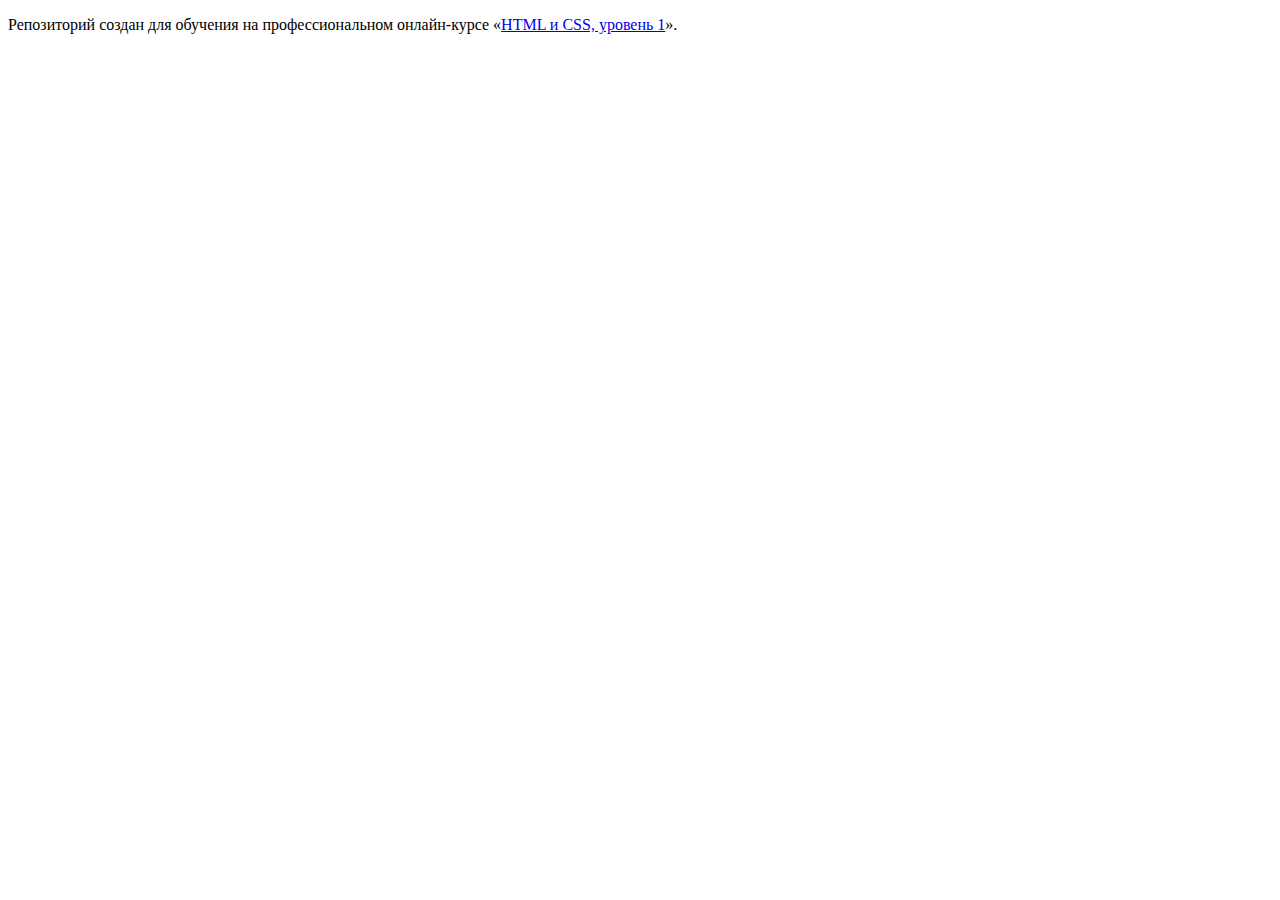
==== index.html @ 8402b878 ":hatching_chick:" ====
<!DOCTYPE html>
<html lang="ru">
  <head>
    <meta charset="utf-8">
    <title>HTML Academy: Барбершоп</title>
  </head>
  <body>

    <p>Репозиторий создан для обучения на профессиональном онлайн‑курсе «<a href="https://htmlacademy.ru/intensive/htmlcss">HTML и CSS, уровень 1</a>».</p>

  </body>
</html>
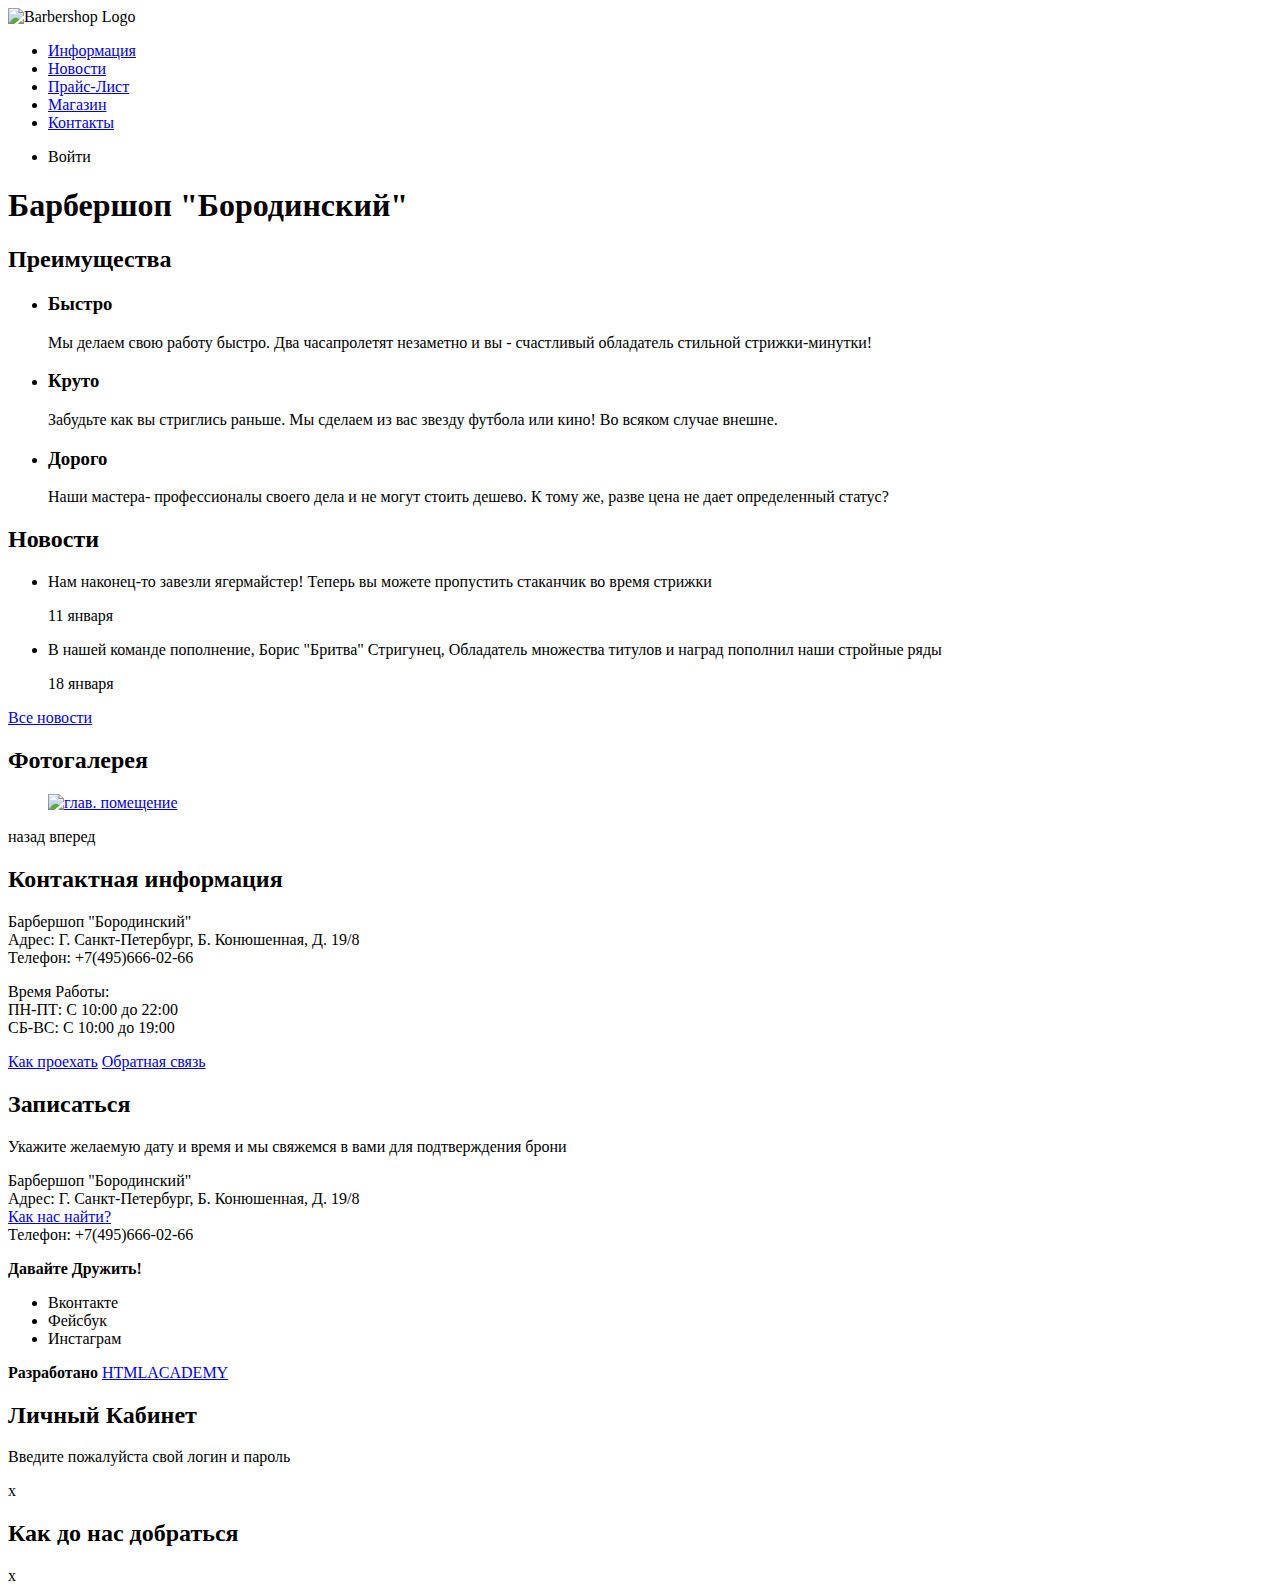
==== commit d724e17a: "разметка страниц" ====
--- a/index.html
+++ b/index.html
@@ -5,8 +5,107 @@
     <title>HTML Academy: Барбершоп</title>
   </head>
   <body>
+    <header class="main-header">
+      <nav class="main-navigation">
+       <a class="header-logo">
+          <img src="img/barbershop-logo.jpg" alt="Barbershop Logo">
+       </a>
+        <ul class="pages-list">
+          <li> <a href="info.html">Информация</a></li>
+          <li> <a href="news.html">Новости</a></li>
+          <li> <a href="price-list.html">Прайс-Лист</a></li>
+          <li> <a href="shop.html">Магазин</a></li>
+          <li> <a href="contacts.html">Контакты</a></li>
+        </ul>
+        <ul class="login-navigation">
+          <li class="login-button">Войти</li>
+        </ul>
+      </nav>
+    </header>
+    <main>
+      <h1 class="hidden-element">Барбершоп "Бородинский"</h1>
+       <section class="pros">
+         <h2 class="hidden-element">Преимущества</h2>
+          <ul class="pros-list">
+            <li class="pros-item"><h3>Быстро</h3>
+               <p>Мы делаем свою работу быстро. Два часапролетят незаметно и вы - счастливый обладатель стильной стрижки-минутки!</p>
+            </li>
+            <li class="pros-item"><h3>Круто</h3>
+              <p>Забудьте как вы стриглись раньше. Мы сделаем из вас звезду футбола или кино! Во всяком случае внешне.</p>
+            </li>
+            <li class="pros-item"><h3>Дорого</h3>
+              <p>Наши мастера- профессионалы своего дела и не могут стоить дешево. К тому же, разве цена не дает определенный статус?</p>
+            </li>
+          </ul>
+        </section>
+        <section class="news">
+          <h2>Новости</h2>
+           <ul class="news-list">
+             <li class="news-item">
+               <p>Нам наконец-то завезли ягермайстер! Теперь вы можете пропустить стаканчик во время стрижки</p>
+             <time datetime="2019-01-11">11 января</time>
+           </li>
+           <li class="news-item">
+             <p>В нашей команде пополнение, Борис "Бритва" Стригунец, Обладатель множества титулов и наград пополнил наши стройные ряды</p>
+             <time datetime="2019-01-18">18 января</time>
+           </li>
+         </ul>
+         <a href="news.html" class="button">Все новости</a>
+       </section>
+       <section class="photo-gallery">
+         <h2>Фотогалерея</h2>
+         <figure class="gallery-content">
+           <a href="#"><img src="#" alt="глав. помещение"></a>
+         </figure>
+         <span class="button gallery-button-back">назад</span>
+         <span class="button gallery-button-forward">вперед</span>
+       </section>
+       <section class="contacts">
+         <h2>Контактная информация</h2>
+         <p>Барбершоп "Бородинский"<br>
+           Адрес: Г. Санкт-Петербург, Б. Конюшенная, Д. 19/8<br>
+           Телефон: +7(495)666-02-66</p>
+         <p>Время Работы:<br>
+           ПН-ПТ: С 10:00 до 22:00<br>
+           СБ-ВС: С 10:00 до 19:00</p>
+         <a class="button" href="map.html">Как проехать</a>
+         <a class="button" href="contacts.html">Обратная связь</a>
+       </section>
+       <section class="order">
+         <h2>Записаться</h2>
+         <p class="order-info">Укажите желаемую дату и время и мы свяжемся в вами для подтверждения брони</p>
+         <!--Здесь будет форма-->
+       </section>
+     </main>
+       <footer class="main-footer">
+         <p class="footer-contacts">
+           Барбершоп "Бородинский"<br>
+           Адрес: Г. Санкт-Петербург, Б. Конюшенная, Д. 19/8<br>
+           <a href="map.html">Как нас найти?</a><br>
+           Телефон: +7(495)666-02-66</p>
+           <div class="footer-links">
+             <b>Давайте Дружить!</b>
+             <ul>
+               <li class="social-button">Вконтакте</li>
+               <li class="social-button">Фейсбук</li>
+               <li class="social-button">Инстаграм</li>
+             </ul>
+           </div>
+             <p class="footer-copyright">
+               <b>Разработано</b>
+               <a href="https//htmlacademy.ru" class="button">HTMLACADEMY</a>
+             </p>
+             </footer>
 
-    <p>Репозиторий создан для обучения на профессиональном онлайн‑курсе «<a href="https://htmlacademy.ru/intensive/htmlcss">HTML и CSS, уровень 1</a>».</p>
-
+          <section class="modal modal-login">
+            <h2>Личный Кабинет</h2>
+            <p>Введите пожалуйста свой логин и пароль</p>
+            <!--Здесь будет Форма-->
+            <span class="modal-close">x</span>
+          </section>
+          <section class="modal mosal-map">
+            <h2 class="hidden-element">Как до нас добраться</h2>
+            <span class="modal-close">x</span>
+            </section>
   </body>
 </html>
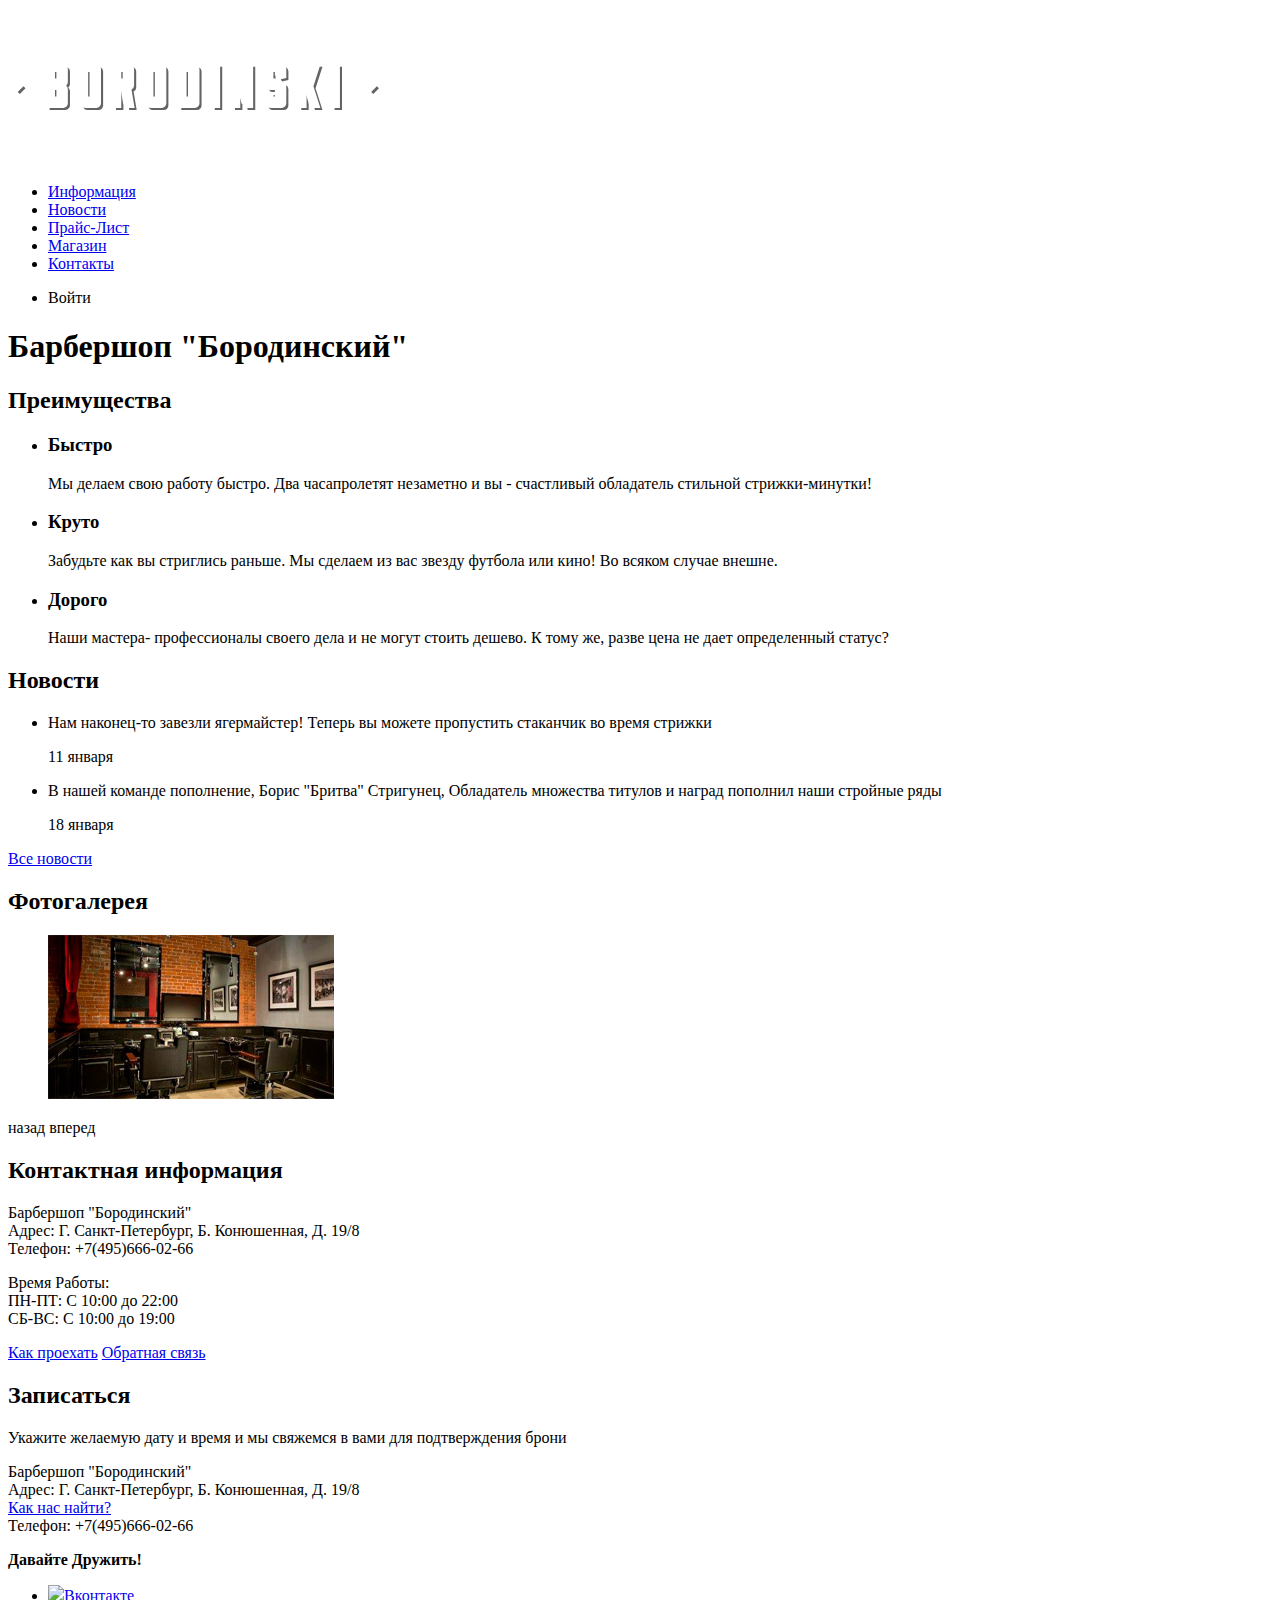
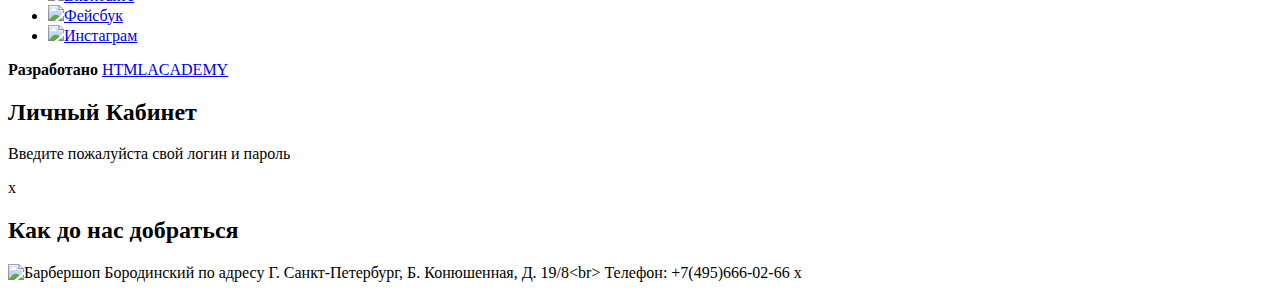
==== commit 631d9f8e: "добавил графику страницы index и векторы соц сетей в футер" ====
--- a/index.html
+++ b/index.html
@@ -8,7 +8,7 @@
     <header class="main-header">
       <nav class="main-navigation">
        <a class="header-logo">
-          <img src="img/barbershop-logo.jpg" alt="Barbershop Logo">
+          <img src="img/barbershop-logo-index.svg" width="371" height="155" alt="Логотип Барбершоп Бородинский">
        </a>
         <ul class="pages-list">
           <li> <a href="info.html">Информация</a></li>
@@ -55,7 +55,7 @@
        <section class="photo-gallery">
          <h2>Фотогалерея</h2>
          <figure class="gallery-content">
-           <a href="#"><img src="#" alt="глав. помещение"></a>
+           <a href="#"><img src="img/interior.jpg" alt="глав. помещение"></a>
          </figure>
          <span class="button gallery-button-back">назад</span>
          <span class="button gallery-button-forward">вперед</span>
@@ -86,9 +86,9 @@
            <div class="footer-links">
              <b>Давайте Дружить!</b>
              <ul>
-               <li class="social-button">Вконтакте</li>
-               <li class="social-button">Фейсбук</li>
-               <li class="social-button">Инстаграм</li>
+               <li class="social-button"><a href="#"><img src="vk.svg">Вконтакте</a></li>
+               <li class="social-button"><a href="#"><img src="facebook.svg">Фейсбук</a></li>
+               <li class="social-button"><a href="#"><img src="instagram.svg">Инстаграм</a></li>
              </ul>
            </div>
              <p class="footer-copyright">
@@ -103,8 +103,10 @@
             <!--Здесь будет Форма-->
             <span class="modal-close">x</span>
           </section>
-          <section class="modal mosal-map">
+          <section class="modal modal-map">
             <h2 class="hidden-element">Как до нас добраться</h2>
+            <img src="map.jpg" alt="Барбершоп Бородинский по адресу Г. Санкт-Петербург, Б. Конюшенная, Д. 19/8<br>
+            Телефон: +7(495)666-02-66 ">
             <span class="modal-close">x</span>
             </section>
   </body>
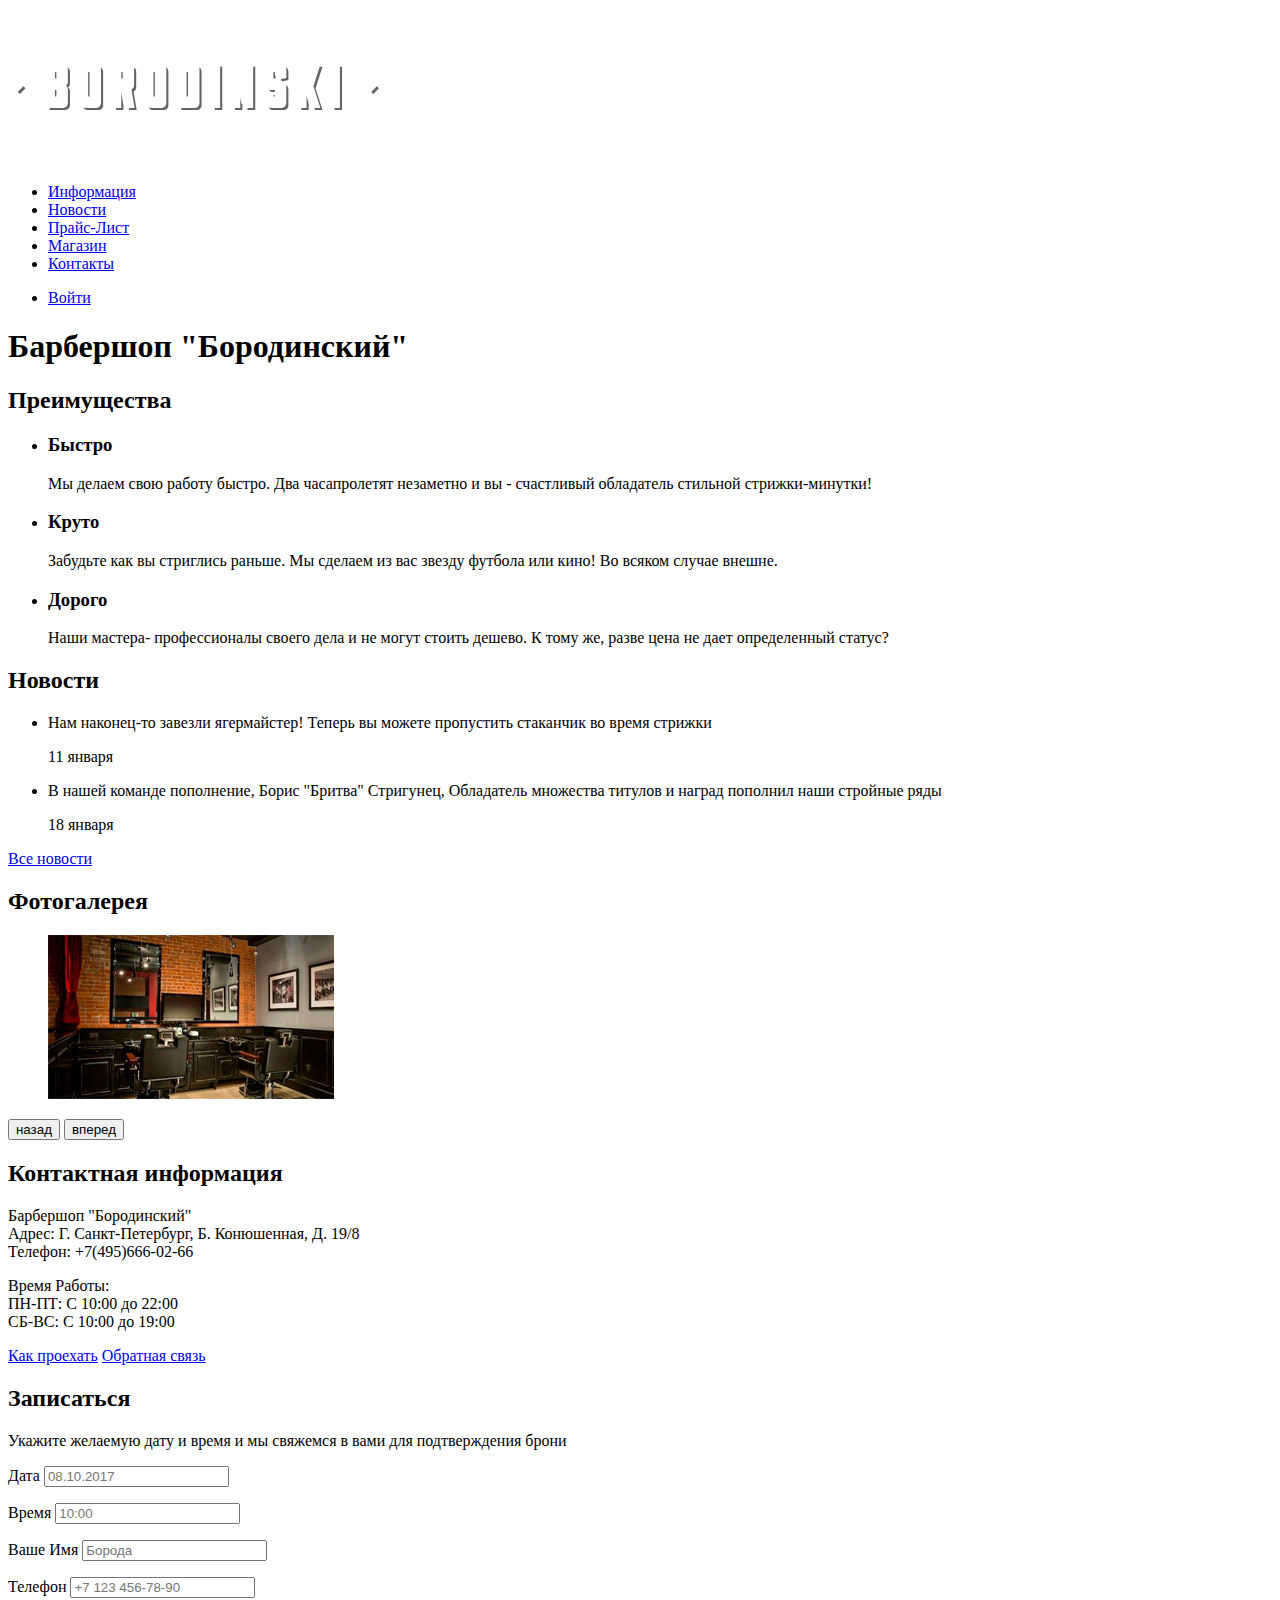
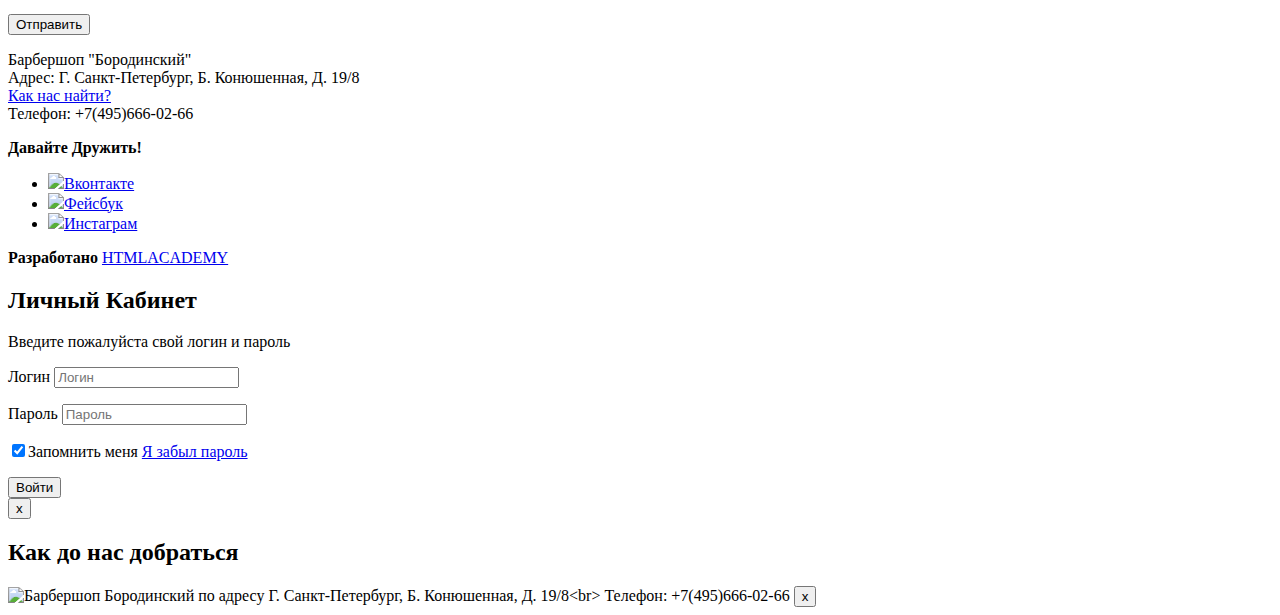
==== commit ea80b91d: "добавлены формы, фильтры" ====
--- a/index.html
+++ b/index.html
@@ -18,7 +18,9 @@
           <li> <a href="contacts.html">Контакты</a></li>
         </ul>
         <ul class="login-navigation">
-          <li class="login-button">Войти</li>
+          <li class="login-button">
+            <a class="login-link" href="login.html">Войти</a>
+          </li>
         </ul>
       </nav>
     </header>
@@ -55,10 +57,10 @@
        <section class="photo-gallery">
          <h2>Фотогалерея</h2>
          <figure class="gallery-content">
-           <a href="#"><img src="img/interior.jpg" alt="глав. помещение"></a>
+           <a href="#"><img src="img/interior.jpg" alt="глав. помещение" width="286" height="164"></a>
          </figure>
-         <span class="button gallery-button-back">назад</span>
-         <span class="button gallery-button-forward">вперед</span>
+         <button type="button" class="button gallery-button-back">назад</button>
+         <button type="button" class="button gallery-button-forward">вперед</button>
        </section>
        <section class="contacts">
          <h2>Контактная информация</h2>
@@ -74,7 +76,17 @@
        <section class="order">
          <h2>Записаться</h2>
          <p class="order-info">Укажите желаемую дату и время и мы свяжемся в вами для подтверждения брони</p>
-         <!--Здесь будет форма-->
+         <form class="order-form" action="https://htmlacademy.ru" method="post">
+          <p><label for="order-date">Дата</label>
+         <input type="text" name="date" placeholder="08.10.2017" id="order-date"></p>
+         <p><label for="order-time">Время</label>
+         <input type="text" name="time" placeholder="10:00" id="order-time"></p>
+         <p><label for="order-name">Ваше Имя</label>
+         <input type="text" name="name" id="order-name" placeholder="Борода"></p>
+        <p><label for="order-number">Телефон</label>
+         <input type="tel" name="number" id="order-number" placeholder="+7 123 456-78-90"></p>
+         <p><button type="submit" class="button order-button-submit">Отправить</button>
+         </form>
        </section>
      </main>
        <footer class="main-footer">
@@ -100,14 +112,22 @@
           <section class="modal modal-login">
             <h2>Личный Кабинет</h2>
             <p>Введите пожалуйста свой логин и пароль</p>
-            <!--Здесь будет Форма-->
-            <span class="modal-close">x</span>
+            <form class="login-form" action="https://htmlacademy.ru" method="post">
+              <p><label for="user-login" class="hidden-element">Логин</label>
+                <input id="user-login" type="text" name="login" placeholder="Логин"></p>
+              <p><label for="user-password" class="hiddent-element">Пароль</label>
+                <input id="user-password" type="password" name="password" placeholder="Пароль"></p>
+              <p><label><input type="checkbox" name="rememberme" checked>Запомнить меня</label>
+              <a href="forgot.html" class="forgot">Я забыл пароль</a></p>
+              <a href="#"><button type="submit" class="button login-button-modal">Войти</button></a>
+            </form>
+            <button type="button" class="modal-close">x</button>
           </section>
           <section class="modal modal-map">
             <h2 class="hidden-element">Как до нас добраться</h2>
             <img src="map.jpg" alt="Барбершоп Бородинский по адресу Г. Санкт-Петербург, Б. Конюшенная, Д. 19/8<br>
             Телефон: +7(495)666-02-66 ">
-            <span class="modal-close">x</span>
+            <button type="button" class="modal-close">x</button>
             </section>
   </body>
 </html>
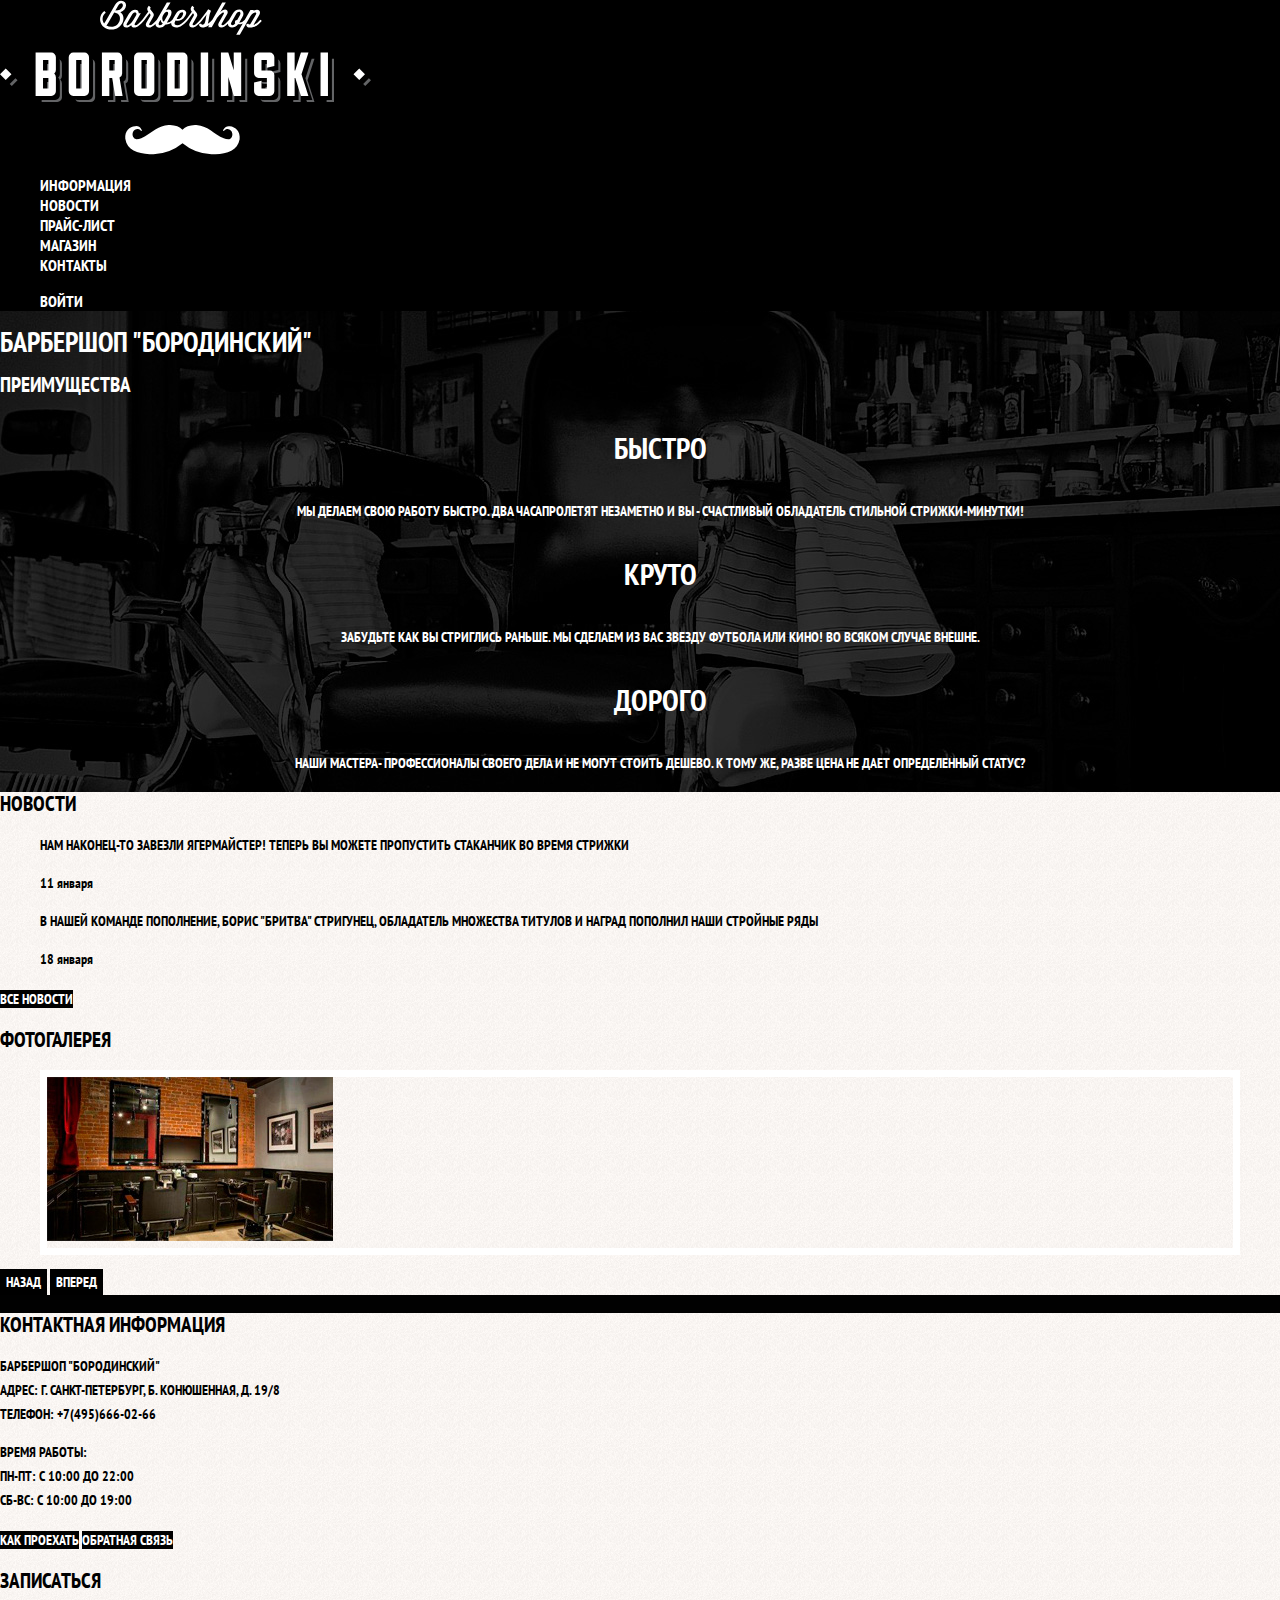
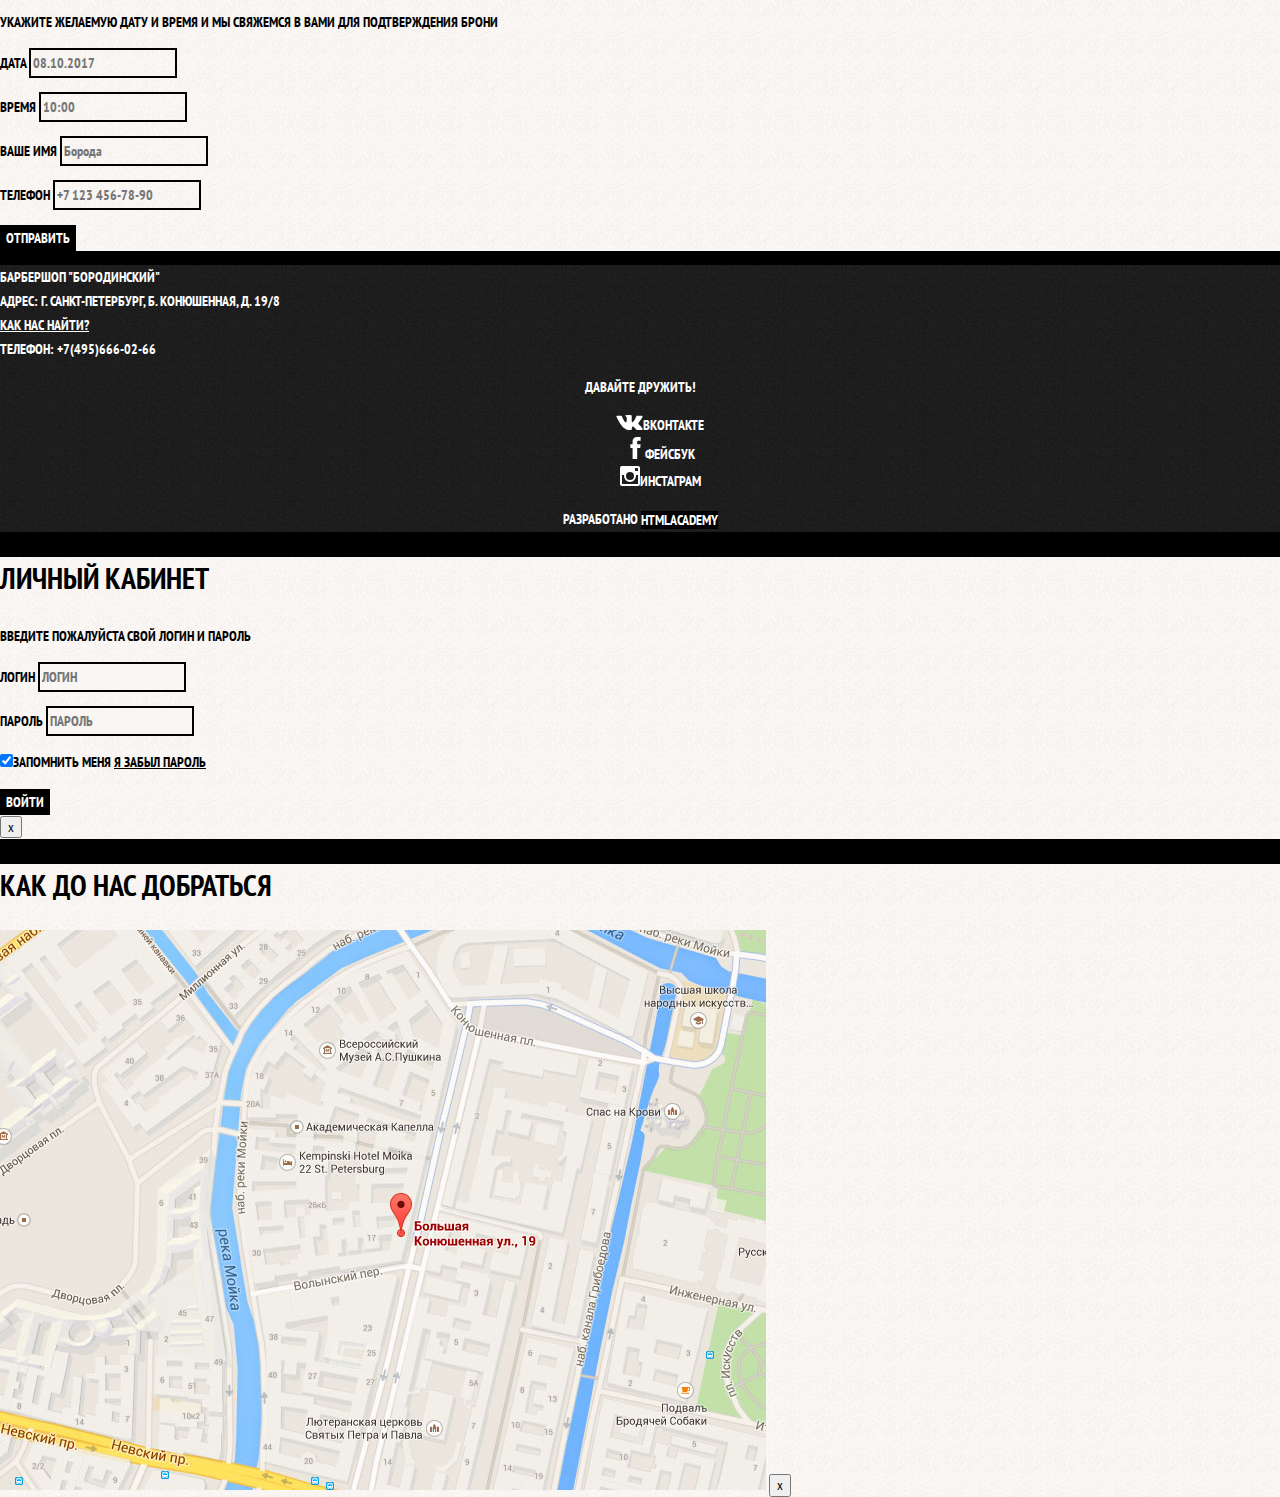
==== commit 4b563738: "первые добавления стилей" ====
--- a/index.html
+++ b/index.html
@@ -3,6 +3,9 @@
   <head>
     <meta charset="utf-8">
     <title>HTML Academy: Барбершоп</title>
+    <link href="https://fonts.googleapis.com/css?family=PT+Sans+Narrow:400,700&display=swap&subset=cyrillic" rel="stylesheet">
+    <link href="css/normalize.css" rel="stylesheet">
+    <link href="css/style.css" rel="stylesheet">
   </head>
   <body>
     <header class="main-header">
@@ -10,14 +13,14 @@
        <a class="header-logo">
           <img src="img/barbershop-logo-index.svg" width="371" height="155" alt="Логотип Барбершоп Бородинский">
        </a>
-        <ul class="pages-list">
+        <ul class="navigation-list">
           <li> <a href="info.html">Информация</a></li>
           <li> <a href="news.html">Новости</a></li>
           <li> <a href="price-list.html">Прайс-Лист</a></li>
           <li> <a href="shop.html">Магазин</a></li>
           <li> <a href="contacts.html">Контакты</a></li>
         </ul>
-        <ul class="login-navigation">
+        <ul class="navigation-login">
           <li class="login-button">
             <a class="login-link" href="login.html">Войти</a>
           </li>
@@ -40,6 +43,7 @@
             </li>
           </ul>
         </section>
+        <div class="index-colums">
         <section class="news">
           <h2>Новости</h2>
            <ul class="news-list">
@@ -62,6 +66,8 @@
          <button type="button" class="button gallery-button-back">назад</button>
          <button type="button" class="button gallery-button-forward">вперед</button>
        </section>
+     </div>
+     <div class="index-colums">
        <section class="contacts">
          <h2>Контактная информация</h2>
          <p>Барбершоп "Бородинский"<br>
@@ -88,6 +94,7 @@
          <p><button type="submit" class="button order-button-submit">Отправить</button>
          </form>
        </section>
+     </div>
      </main>
        <footer class="main-footer">
          <p class="footer-contacts">
@@ -98,9 +105,9 @@
            <div class="footer-links">
              <b>Давайте Дружить!</b>
              <ul>
-               <li class="social-button"><a href="#"><img src="vk.svg">Вконтакте</a></li>
-               <li class="social-button"><a href="#"><img src="facebook.svg">Фейсбук</a></li>
-               <li class="social-button"><a href="#"><img src="instagram.svg">Инстаграм</a></li>
+               <li class="social-button"><a href="#"><img src="img/vk.svg">Вконтакте</a></li>
+               <li class="social-button"><a href="#"><img src="img/facebook.svg">Фейсбук</a></li>
+               <li class="social-button"><a href="#"><img src="img/instagram.svg">Инстаграм</a></li>
              </ul>
            </div>
              <p class="footer-copyright">
@@ -119,14 +126,13 @@
                 <input id="user-password" type="password" name="password" placeholder="Пароль"></p>
               <p><label><input type="checkbox" name="rememberme" checked>Запомнить меня</label>
               <a href="forgot.html" class="forgot">Я забыл пароль</a></p>
-              <a href="#"><button type="submit" class="button login-button-modal">Войти</button></a>
+              <button type="submit" class="button login-button-modal">Войти</button>
             </form>
             <button type="button" class="modal-close">x</button>
           </section>
           <section class="modal modal-map">
             <h2 class="hidden-element">Как до нас добраться</h2>
-            <img src="map.jpg" alt="Барбершоп Бородинский по адресу Г. Санкт-Петербург, Б. Конюшенная, Д. 19/8<br>
-            Телефон: +7(495)666-02-66 ">
+            <img src="img/map.jpg" alt="Барбершоп Бородинский по адресу Г. Санкт-Петербург, Б. Конюшенная, Д. 19/8">
             <button type="button" class="modal-close">x</button>
             </section>
   </body>
--- a/css/style.css
+++ b/css/style.css
@@ -0,0 +1,295 @@
+body {
+font-family: "pt sans narrow", Arial, sans-serif;
+margin: 0;
+padding: 0;
+font-size: 14px;
+line-height: 24px;
+font-weight: 700;
+color: #ffffff;
+text-transform: uppercase;
+
+background-color: black;
+background-image: url("../img/bg.jpg");
+background-position: top center;
+background-repeat: no-repeat;
+}
+
+.inner-page {
+  color: #000000;
+ background-color: #f9f6f3;
+ background-image: url(".../img/column-bg.jpg");
+ background-position: 0 0;
+ background-repeat: repeat;
+}
+
+a {
+text-decoration: none;
+}
+
+.button {
+  font: inherit;
+  text-align: center;
+  color: #ffffff;
+  vertical-align: middle;
+  background-color: #000000;
+  text-transform: uppercase;
+  border: none;
+}
+.button:hover ,
+.button:focus ,
+.button:active {
+  background-color: #663d15;
+}
+.main-navigation {
+  font-size: 16px;
+  line-height: 20px;
+  background-color: black;
+  color: #ffffff;
+}
+.navigation-list ,
+.navigation-login {
+  list-style: none;
+}
+.navigation-list a ,
+.navigation-login a {
+  color: #ffffff;
+}
+.navigation-list a:hover ,
+.navigation-list a:focus ,
+.navigation-login a:hover ,
+.navigation-login a:focus {
+  background-color: #242424;
+}
+
+.pros-list {
+  list-style: none;
+  text-align: center;
+}
+.pros-item h3 {
+  font-size: 30px;
+  line-height: 42px;
+}
+.index-colums {
+color: #000000;
+background-color: #faf7f4;
+background-image: url("../img/column-bg.png");
+background-position: 0 0;
+background-repeat: repeat;
+
+}
+.news-list {
+list-style: none;
+}
+.news-list time {
+  text-transform: none;
+}
+.gallery-content {
+border: 7px solid white;
+}
+.order input {
+  font: inherit;
+  background-color: transparent;
+  border: 2px solid black;
+}
+.order input:focus {
+background-color: #663d15;
+}
+
+.main-footer {
+  color: #ffffff;
+  background-color: #232323;
+  background-image: url("../img/footer-bg.jpg");
+  background-position: 0 0;
+  background-repeat: repeat;
+}
+
+.main-footer a {
+  color: #ffffff;
+}
+.footer-contacts a {
+  text-decoration: underline;
+}
+.footer-contacts a:hover ,
+.footer-contacts a:focus {
+  text-decoration: none;
+}
+.footer-links {
+  text-align: center;
+}
+.footer-links li {
+  list-style: none;
+}
+
+.footer-copyright {
+  text-align: center;
+}
+.footer-copyright a:hover ,
+.footer-copyright a:focus {
+  color: #000000;
+  background-color: #ffffff;
+}
+
+.modal {
+  color: #000000;
+  background-color: #faf7f4;
+  background-image: url("../img/column-bg.png");
+  background-position: 0 0;
+  background-repeat: repeat;
+}
+.modal h2 {
+  font-size: 30px;
+  line-height: 42px;
+}
+
+.login-form input[type="text"] ,
+.login-form input[type="password"] {
+font: inherit;
+color: #000000;
+background-color: #f9f6f3;
+text-transform: uppercase;
+border: 2px solid black;
+}
+.login-form input:focus {
+border-color: #663d15;
+}
+
+.forgot {
+  color: black;
+  text-decoration: underline;
+}
+.forgot:focus ,
+.forgot:hover {
+  text-decoration: none;
+}
+/* Стили Index конец */
+
+.page-title {
+  font-size: 30px;
+  line-height: 42px;
+}
+.breadcrumbs {
+  list-style: none;
+}
+.breadcrumbs a {
+  color: #000000;
+}
+
+.breadcrumbs a:hover ,
+.breadcrumbs a:focus {
+text-decoration: underline;
+}
+ .breadcrumbs-current {
+  color: #aba9a7;
+ }
+
+.filter fieldset {
+  border: none;
+}
+
+.filter legend {
+  font-size: 24px;
+  line-height: 30px;
+}
+
+.filter ul {
+list-style: none;
+line-height: 18px;
+}
+
+.filter-input:hover + label ,
+.filter-input:focus + label {
+  color: #663d15;
+}
+.filter-input:disabled + label {
+color: #000000;
+opacity: 0.5;
+}
+
+.item-list {
+  list-style: none;
+}
+
+li .item-name {
+  background-color: #f8f8f8;
+  box-shadow: 0px 0px 10px rgba(0, 0, 0, 0,1);
+}
+.item-name:hover {
+  box-shadow: 0 0 10px rgba(0, 0, 0, 0,2);
+}
+.item-name a {
+  color: #000000;
+}
+.item-name h3 {
+  font-size: 14px;
+  line-height: 18px;
+}
+.item-category {
+  text-transform: none;
+}
+
+.item-name b {
+  font-size: 14px;
+  line-height: 18px;
+  text-align: center;
+  background-color: #e5e5e5;
+}
+.item-price .button {
+  line-height: 20px;
+  color: #ffffff;
+}
+.pagination-list {
+  list-style: none;
+}
+.pagination-list a {
+  color: #ffffff;
+  background-color: #000000;
+}
+.pagination-list a:hover ,
+.pagination-list a:focus ,
+.pagination-list a:active {
+  background-color: #663d15;
+}
+
+.pagination-item-current a {
+  color: #ffffff;
+  background-color: #000000;
+}
+
+.pagination-item-current a:hover ,
+.pagination-item-current a:focus ,
+.pagination-item-current a:active {
+  color: #ffffff;
+  background-color: #000000;
+}
+
+/* Стиль catalog конец */
+
+.item-photo-preview {
+  list-style: none;
+}
+
+.item-photo-preview li {
+  box-shadow: 0 0 10px 2px rgba(0, 0, 0, 0.1);
+}
+
+.item-photo-full {
+  box-shadow: 0 0 10px 2px rgba(0, 0, 0, 0.1);
+}
+
+.product-article {
+  text-align: right;
+  color: #aeaeae;
+}
+.price b {
+  line-height: 20px;
+  text-align: center;
+  background-color: #e5e5e5;
+}
+.product-info h3 {
+  font-size: 24px;
+  line-height: 30px;
+}
+
+.product-info ul {
+  list-style: none;
+}
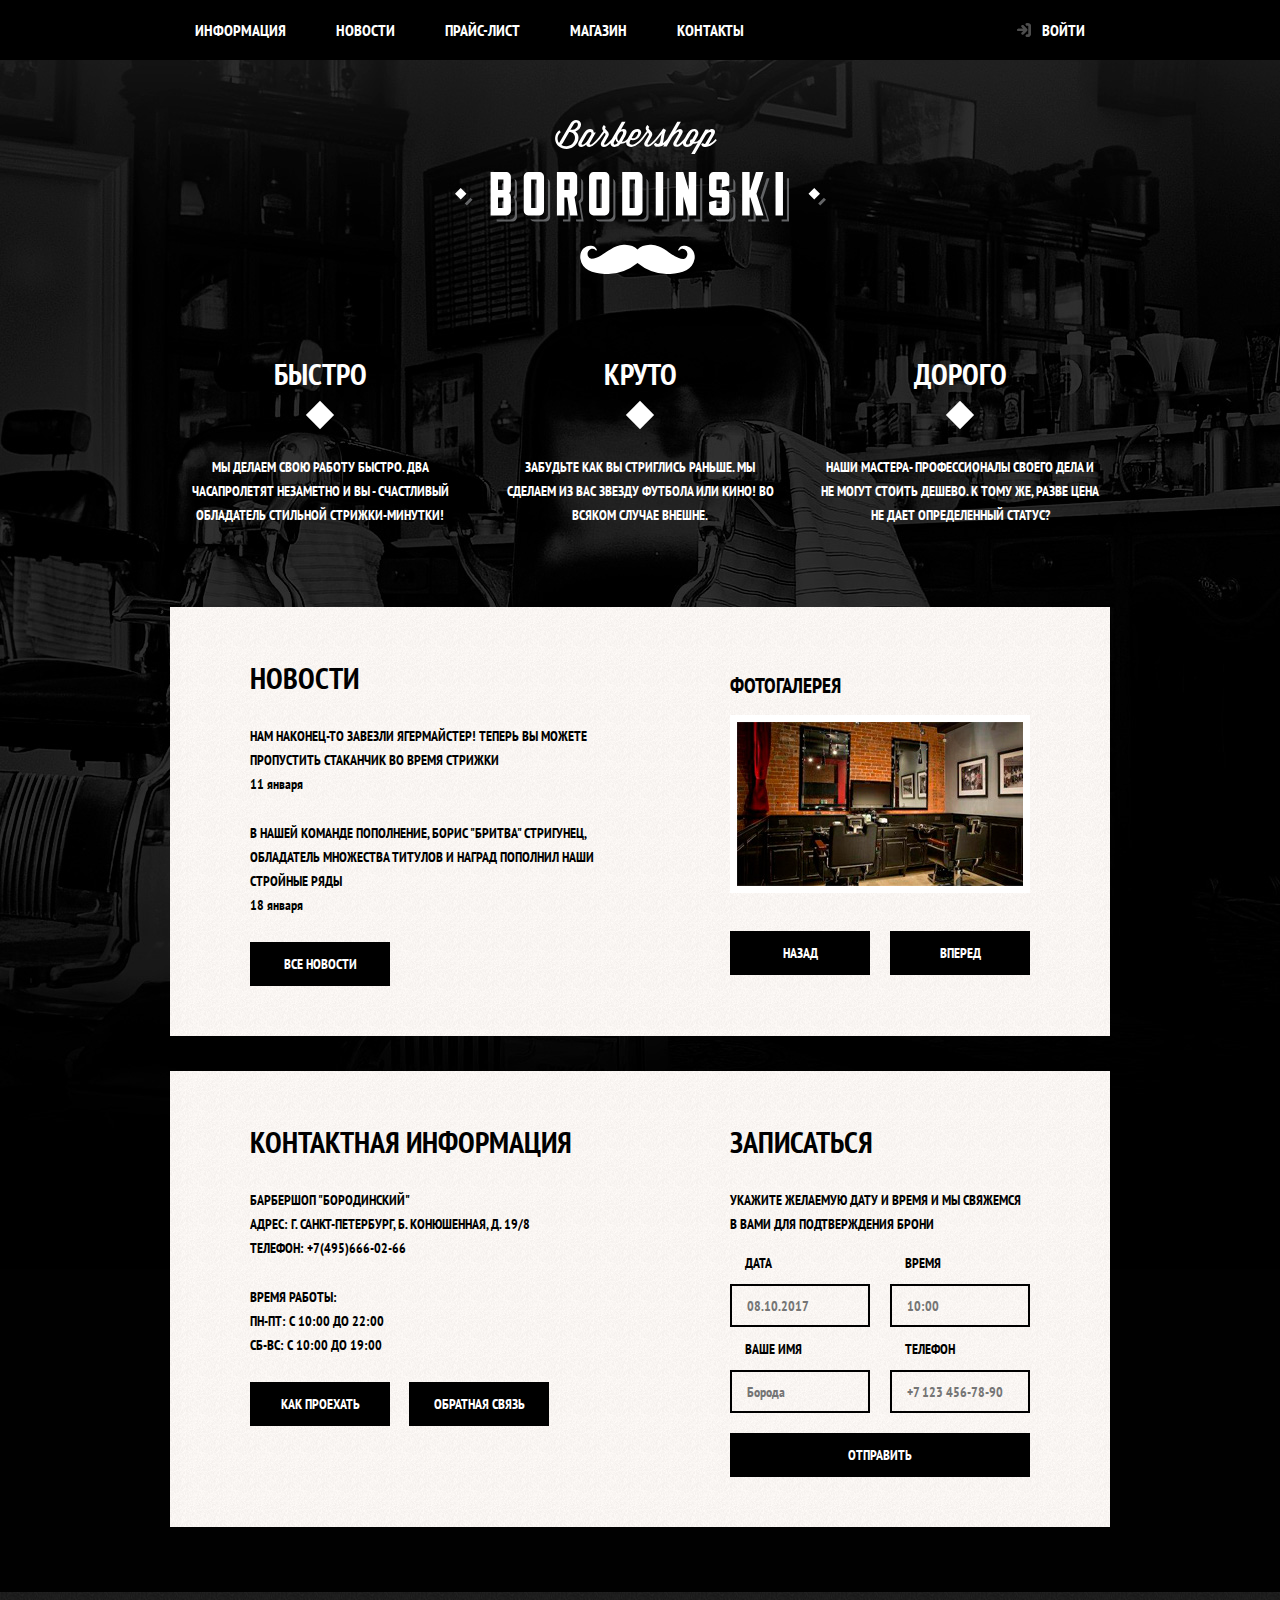
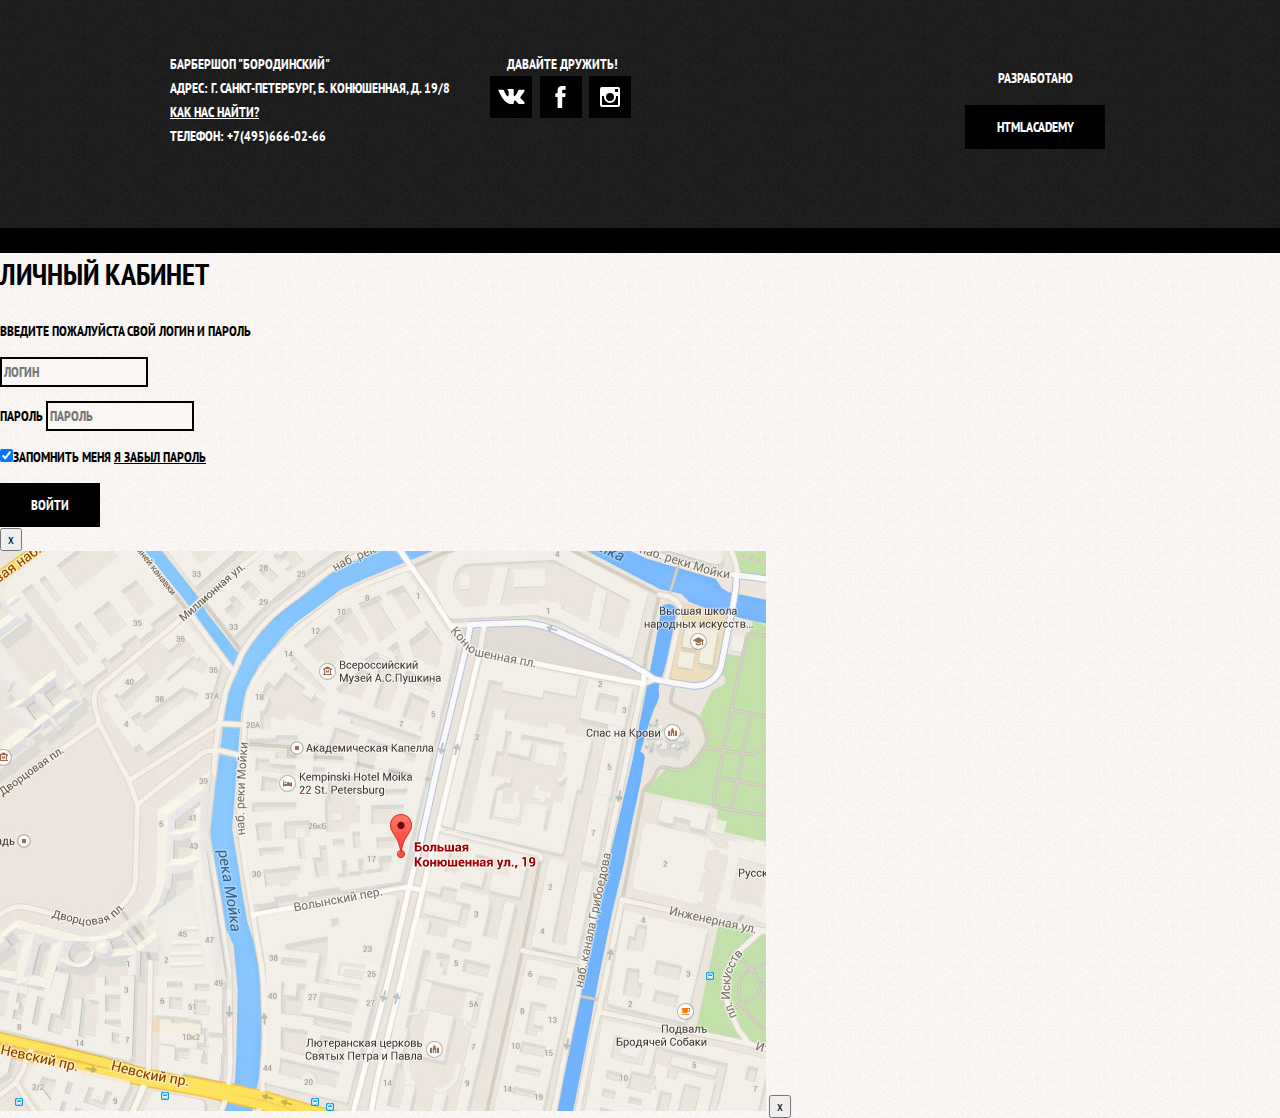
==== commit 8ff07a24: "верстка декоративных элементов, флексбоксов" ====
--- a/index.html
+++ b/index.html
@@ -13,21 +13,25 @@
        <a class="header-logo">
           <img src="img/barbershop-logo-index.svg" width="371" height="155" alt="Логотип Барбершоп Бородинский">
        </a>
-        <ul class="navigation-list">
-          <li> <a href="info.html">Информация</a></li>
-          <li> <a href="news.html">Новости</a></li>
-          <li> <a href="price-list.html">Прайс-Лист</a></li>
-          <li> <a href="shop.html">Магазин</a></li>
-          <li> <a href="contacts.html">Контакты</a></li>
-        </ul>
-        <ul class="navigation-login">
-          <li class="login-button">
-            <a class="login-link" href="login.html">Войти</a>
-          </li>
-        </ul>
+       <div class="main-navigation-wrapper">
+         <div class="wrapper">
+            <ul class="navigation-list">
+              <li> <a href="info.html">Информация</a></li>
+              <li> <a href="news.html">Новости</a></li>
+              <li> <a href="price-list.html">Прайс-Лист</a></li>
+              <li> <a href="shop.html">Магазин</a></li>
+              <li> <a href="contacts.html">Контакты</a></li>
+            </ul>
+            <ul class="navigation-login">
+              <li class="login-button">
+                <a class="login-link" href="login.html">Войти</a>
+              </li>
+            </ul>
+         </div>
+        </div>
       </nav>
     </header>
-    <main>
+    <main class="wrapper">
       <h1 class="hidden-element">Барбершоп "Бородинский"</h1>
        <section class="pros">
          <h2 class="hidden-element">Преимущества</h2>
@@ -60,11 +64,13 @@
        </section>
        <section class="photo-gallery">
          <h2>Фотогалерея</h2>
-         <figure class="gallery-content">
-           <a href="#"><img src="img/interior.jpg" alt="глав. помещение" width="286" height="164"></a>
-         </figure>
-         <button type="button" class="button gallery-button-back">назад</button>
-         <button type="button" class="button gallery-button-forward">вперед</button>
+         <div class="gallery-container">
+            <figure class="gallery-content">
+              <a href="#"><img src="img/interior.jpg" alt="глав. помещение" width="286" height="164"></a>
+            </figure>
+            <button type="button" class="button gallery-botton gallery-button-back">назад</button>
+            <button type="button" class="button gallery-botton gallery-button-forward">вперед</button>
+         </div>
        </section>
      </div>
      <div class="index-colums">
@@ -83,37 +89,63 @@
          <h2>Записаться</h2>
          <p class="order-info">Укажите желаемую дату и время и мы свяжемся в вами для подтверждения брони</p>
          <form class="order-form" action="https://htmlacademy.ru" method="post">
-          <p><label for="order-date">Дата</label>
-         <input type="text" name="date" placeholder="08.10.2017" id="order-date"></p>
-         <p><label for="order-time">Время</label>
-         <input type="text" name="time" placeholder="10:00" id="order-time"></p>
-         <p><label for="order-name">Ваше Имя</label>
-         <input type="text" name="name" id="order-name" placeholder="Борода"></p>
-        <p><label for="order-number">Телефон</label>
-         <input type="tel" name="number" id="order-number" placeholder="+7 123 456-78-90"></p>
-         <p><button type="submit" class="button order-button-submit">Отправить</button>
+            <p class="order-item">
+              <label for="order-date">Дата</label>
+              <input type="text" name="date" placeholder="08.10.2017" id="order-date">
+            </p>
+            <p class="order-item">
+              <label for="order-time">Время</label>
+              <input type="text" name="time" placeholder="10:00" id="order-time">
+            </p>
+            <p class="order-item">
+              <label for="order-name">Ваше Имя</label>
+              <input type="text" name="name" id="order-name" placeholder="Борода">
+            </p>
+            <p class="order-item">
+              <label for="order-number">Телефон</label>
+              <input type="tel" name="number" id="order-number" placeholder="+7 123 456-78-90">
+            </p>
+            <button type="submit" class="button order-button-submit">Отправить</button>
          </form>
        </section>
      </div>
      </main>
        <footer class="main-footer">
+        <div class="wrapper">
          <p class="footer-contacts">
            Барбершоп "Бородинский"<br>
            Адрес: Г. Санкт-Петербург, Б. Конюшенная, Д. 19/8<br>
            <a href="map.html">Как нас найти?</a><br>
-           Телефон: +7(495)666-02-66</p>
+           Телефон: +7(495)666-02-66
+         </p>
            <div class="footer-links">
              <b>Давайте Дружить!</b>
              <ul>
-               <li class="social-button"><a href="#"><img src="img/vk.svg">Вконтакте</a></li>
-               <li class="social-button"><a href="#"><img src="img/facebook.svg">Фейсбук</a></li>
-               <li class="social-button"><a href="#"><img src="img/instagram.svg">Инстаграм</a></li>
+               <li>
+                 <a class="social-button" href="#">
+                   <span class="hidden-element">Вконтакте</span>
+                   <svg xmlns="http://www.w3.org/2000/svg" width="27" height="15" viewBox="0 0 26.14 14.91"><path d="M26 13.47l-.09-.17a13.55 13.55 0 0 0-2.6-3q-.87-.83-1.1-1.12A1 1 0 0 1 22 8a10.27 10.27 0 0 1 1.22-1.78l.88-1.16q2.35-3.13 2-4L26 .94a.8.8 0 0 0-.4-.22 2.14 2.14 0 0 0-.87 0h-3.92a.51.51 0 0 0-.27 0h-.3a.6.6 0 0 0-.15.14.93.93 0 0 0-.14.24 22.22 22.22 0 0 1-1.46 3.06q-.5.84-.93 1.46a7 7 0 0 1-.71.91 4.94 4.94 0 0 1-.52.47q-.23.18-.35.15l-.23-.05a.9.9 0 0 1-.31-.33 1.49 1.49 0 0 1-.16-.53V1.6a3.14 3.14 0 0 0 0-.62 2.12 2.12 0 0 0-.14-.44.73.73 0 0 0-.28-.33 1.57 1.57 0 0 0-.46-.18A9 9 0 0 0 12.57 0a8.93 8.93 0 0 0-3.25.33 1.83 1.83 0 0 0-.52.41q-.25.3-.07.33a1.67 1.67 0 0 1 1.16.59l.08.16a2.6 2.6 0 0 1 .19.63 6.32 6.32 0 0 1 .12 1 10.59 10.59 0 0 1 0 1.7q-.07.71-.13 1.1a2.21 2.21 0 0 1-.18.64 2.69 2.69 0 0 1-.16.3l-.07.07a1 1 0 0 1-.37.07.86.86 0 0 1-.46-.19 3.27 3.27 0 0 1-.56-.52 7 7 0 0 1-.66-.93q-.37-.6-.76-1.42l-.22-.39q-.2-.38-.56-1.11t-.62-1.43A.9.9 0 0 0 5.2.9h-.07a.93.93 0 0 0-.22-.16A1.44 1.44 0 0 0 4.6.65L.87.68A1 1 0 0 0 .1.94L0 1a.44.44 0 0 0 0 .22 1.08 1.08 0 0 0 .08.37Q.9 3.53 1.86 5.31t1.66 2.87Q4.23 9.27 5 10.24t1 1.24l.37.41.34.33a8.06 8.06 0 0 0 1 .78 16.34 16.34 0 0 0 1.4.9 7.6 7.6 0 0 0 1.79.72 6.19 6.19 0 0 0 2 .22h1.57a1.08 1.08 0 0 0 .72-.3l.05-.07a.9.9 0 0 0 .1-.25 1.38 1.38 0 0 0 0-.37 4.48 4.48 0 0 1 .09-1.05 2.77 2.77 0 0 1 .23-.71 1.74 1.74 0 0 1 .29-.4 1.19 1.19 0 0 1 .23-.2h.11a.86.86 0 0 1 .77.21 4.52 4.52 0 0 1 .83.79q.39.47.93 1.05a6.41 6.41 0 0 0 1 .87l.27.16a3.31 3.31 0 0 0 .71.3 1.53 1.53 0 0 0 .76.07l3.48-.05a1.58 1.58 0 0 0 .8-.17.68.68 0 0 0 .34-.37 1.06 1.06 0 0 0 0-.46 1.71 1.71 0 0 0-.1-.36z" fill="#fff"/></svg>
+                 </a>
+               </li>
+               <li>
+                 <a class="social-button" href="#">
+                   <span class="hidden-element">Фейсбук</span>
+                   <svg xmlns="http://www.w3.org/2000/svg" width="19" height="22" viewBox="0 0 10.15 21.74"><path d="M3.34 1.12A4.77 4.77 0 0 1 6.53 0h3.61v3.81H7.81a1.07 1.07 0 0 0-1.09.83v2.55h3.42c-.08 1.23-.24 2.45-.41 3.67h-3v10.87H2.21V10.86H0V7.21h2.19V3.66a3.83 3.83 0 0 1 1.15-2.54z" fill="#fff"/></svg>
+                 </a>
+               </li>
+               <li>
+                 <a class="social-button" href="#">
+                   <span class="hidden-element">Инстаграм</span>
+                   <svg xmlns="http://www.w3.org/2000/svg" width="20" height="20" viewBox="0 0 20 20"><path d="M18 0H2a2 2 0 0 0-2 2v16a2 2 0 0 0 2 2h16a2 2 0 0 0 2-2V2a2 2 0 0 0-2-2zm-8 6a4 4 0 1 1-4 4 4 4 0 0 1 4-4zM2.5 18a.47.47 0 0 1-.5-.5V9h2.1a3.4 3.4 0 0 0-.1 1 6 6 0 1 0 12 0 3.4 3.4 0 0 0-.1-1H18v8.5a.47.47 0 0 1-.5.5zM18 4.5a.47.47 0 0 1-.5.5h-2a.47.47 0 0 1-.5-.5v-2a.47.47 0 0 1 .5-.5h2a.47.47 0 0 1 .5.5z" fill="#fff"/></svg>
+                 </a>
+               </li>
              </ul>
            </div>
              <p class="footer-copyright">
                <b>Разработано</b>
                <a href="https//htmlacademy.ru" class="button">HTMLACADEMY</a>
              </p>
+           </div>
              </footer>
 
           <section class="modal modal-login">
--- a/css/style.css
+++ b/css/style.css
@@ -21,12 +21,56 @@
  background-position: 0 0;
  background-repeat: repeat;
 }
-
+.inner-page .main-header {
+  min-height: 70px;
+  margin-bottom: 50px;
+  background-color: #000000;
+}
+.inner-page .header-logo {
+  order: 0;
+  padding: 23px 20px;
+}
+.inner-page .main-navigation {
+  align-items: flex-start;
+  flex-direction: row;
+}
+.inner-page .navigation-login {
+  margin-left: auto;
+}
 a {
 text-decoration: none;
 }
 
+img {
+max-width: 100%;
+height: auto;
+}
+
+.hidden-element:not(:focus):not(:active) ,
+input[type="checkbox"].hidden-element ,
+input[type="radio"].hidden-element {
+position: absolute;
+width: 1px;
+height: 1px;
+margin: -1px;
+border: 0;
+padding: 0;
+
+white-space: nowrap;
+
+clip-path: inset(100%);
+clip: rect(0 0 0 0);
+overlow: hidden;
+}
+
+.main-header {
+margin-bottom: 75px;
+}
+
 .button {
+  display: inline-block;
+  padding: 10px 20px;
+  margin-right: 16px;
   font: inherit;
   text-align: center;
   color: #ffffff;
@@ -34,6 +78,13 @@
   background-color: #000000;
   text-transform: uppercase;
   border: none;
+  min-width: 100px;
+}
+.button.disabled ,
+.buttin:disabled {
+cursor: default;
+background-color: #000000;
+opacity: 0.5;
 }
 .button:hover ,
 .button:focus ,
@@ -41,18 +92,80 @@
   background-color: #663d15;
 }
 .main-navigation {
+  display: flex;
+  flex-direction: column;
+  align-items: center;
   font-size: 16px;
   line-height: 20px;
-  background-color: black;
   color: #ffffff;
+}
+.header-logo {
+order: 1;
 }
 .navigation-list ,
 .navigation-login {
+  margin: 0px;
+  padding: 0px;
   list-style: none;
 }
+
+.main-navigation-wrapper {
+width: 100%;
+margin-bottom: 60px;
+background-color: black;
+}
+
+.wrapper {
+width: 940px;
+margin: 0 auto;
+padding: 0 10px;
+}
+
+.main-navigation-wrapper .wrapper {
+display:flex;
+justify-content: space-between;
+
+}
+.navigation-list {
+display: flex;
+flex-wrap: wrap;
+width: 620px;
+}
+.navigation-login {
+  display: flex;
+  flex-wrap: wrap;
+max-width: 140px;
+}
+
+.navigation-login .login-link{
+padding-left: 50px;
+position: relative;
+}
+
+.login-link::before {
+  position: absolute;
+  content: "";
+  background-image: url("../img/login.svg");
+  background-repeat: no-repeat;
+  background-position: 0 0;
+  width: 16px;
+  height: 18px;
+  left: 24px;
+  top: 22px;
+  opacity: 0.3;
+}
+
+.login-link:hover::before ,
+.login-link:active::before ,
+.login-link:focus::before {
+  opacity: 1;
+}
+
 .navigation-list a ,
 .navigation-login a {
   color: #ffffff;
+  display: block;
+  padding: 20px 25px;
 }
 .navigation-list a:hover ,
 .navigation-list a:focus ,
@@ -62,20 +175,92 @@
 }
 
 .pros-list {
+  display: flex;
+  justify-content: space-between;
+  margin: 0px;
+  padding: 0px;
   list-style: none;
   text-align: center;
+  min-height: 170px;
+  margin-bottom: 80px;
+}
+.pros-item {
+min-height: 170px;
+width: 300px;
 }
 .pros-item h3 {
+  position: relative;
   font-size: 30px;
   line-height: 42px;
-}
+  margin: 0;
+  margin-bottom: 60px;
+}
+.pros-item h3::after {
+  position: absolute;
+  content: "";
+  width: 20px;
+  height: 20px;
+  background-color: #fff;
+  bottom: -30px;
+  left: 50%;
+  transform: rotate(45deg);
+  margin-left: -10px;
+}
+.pros-item p {
+  font-size: 14px;
+  line-height: 24px;
+  margin: 0 10px;
+  padding: 0;
+  }
+
 .index-colums {
+display: flex;
+justify-content: space-between;
+margin-bottom: 35px;
+padding: 50px 80px;
 color: #000000;
 background-color: #faf7f4;
-background-image: url("../img/column-bg.png");
-background-position: 0 0;
-background-repeat: repeat;
-
+background-image:
+url("../img/line.png"),
+url("../img/column-bg.png");
+background-position: center,0 0;
+background-repeat: no-repeat,repeat;
+
+}
+.news {
+  width: 380px;
+}
+.news-list {
+  padding: 0;
+  margin: 0;
+  margin-bottom: 25px;
+}
+
+.news-item {
+  margin-bottom: 25px;
+}
+
+.news-item p {
+  margin: 0;
+}
+.news h2 {
+  margin: 0;
+  margin-bottom: 25px;
+  font-size: 30px;
+  line-height: 42px;
+}
+
+
+.photo-gallery {
+  width: 300px;
+}
+
+.contacts {
+  width: 380px;
+}
+
+.order {
+width: 300px;
 }
 .news-list {
 list-style: none;
@@ -85,17 +270,102 @@
 }
 .gallery-content {
 border: 7px solid white;
-}
+background-color: #cccccc;
+height: 164px;
+margin: 0;
+}
+.gallery-content img {
+  width: 286px;
+  height: 164px;
+}
+
+.gallery-container {
+  position: relative;
+  height: 260px;
+}
+
+.gallery-botton {
+  box-sizing: border-box;
+  position: absolute;
+  bottom: 0;
+  width: 140px;
+  margin: 0;
+}
+.gallery-button-back {
+  left: 0;
+}
+.gallery-button-forward {
+  right: 0;
+}
+
+.contacts h2 {
+  margin: 0;
+  margin-bottom: 25px;
+  font-size: 30px;
+  line-height: 42px;
+}
+
+.contacts p {
+  margin: 0;
+  margin-bottom: 25px;
+}
+
+.order h2 {
+  margin: 0;
+  margin-bottom: 25px;
+  font-size: 30px;
+  line-height: 42px;
+}
+
+.order-info {
+  margin: 0;
+  margin-bottom: 15px;
+}
+
+.order-form {
+display: flex;
+flex-wrap: wrap;
+justify-content: space-between;
+}
+.order-form .button {
+width: 100%;
+margin: 0;
+margin-top: 10px;
+}
+.order-item {
+  width: 140px;
+  margin: 0;
+  margin-bottom: 10px;
+}
+
+.order-item label {
+  display: block;
+  margin-bottom: 9px;
+  margin-left: 15px;
+}
+
 .order input {
   font: inherit;
   background-color: transparent;
   border: 2px solid black;
-}
+  box-sizing: border-box;
+  width: 140px;
+  padding-top: 8px;
+  padding-left: 15px;
+  padding-right: 15px;
+  padding-bottom: 7px;
+}
+
 .order input:focus {
 background-color: #663d15;
 }
-
+.inner-page .main-footer {
+  margin-top: 45px;
+}
 .main-footer {
+  margin-top: 65px;
+  padding-top: 60px;
+  padding-bottom: 65px;
   color: #ffffff;
   background-color: #232323;
   background-image: url("../img/footer-bg.jpg");
@@ -106,6 +376,56 @@
 .main-footer a {
   color: #ffffff;
 }
+.main-footer .wrapper {
+  display: flex;
+}
+.footer-contacts {
+margin-right: 80px;
+width: 320px;
+margin: 0;
+}
+.footer-links {
+width: 145px;
+}
+.footer-links ul {
+  display: flex;
+  width: 141px;
+  flex-wrap: wrap;
+  justify-content: space-between;
+  margin: 0;
+  padding: 0;
+}
+.social-button {
+  width: 42px;
+  height: 42px;
+  background-color: #000000;
+  display: flex;
+  align-items: center;
+  justify-content: center;
+}
+.social-button:hover ,
+.social-button:focus {
+  background-color: #ffffff;
+}
+
+.social-button:hover path,
+.social-button:focus path {
+  fill: #000000;
+}
+.footer-copyright {
+text-align: center;
+margin-left: auto;
+padding: 0;
+width: 150px;
+}
+.footer-copyright .button {
+  margin-right: 0;
+}
+
+.footer-copyright b {
+  display: block;
+  margin-bottom: 15px;
+}
 .footer-contacts a {
   text-decoration: underline;
 }
@@ -120,9 +440,6 @@
   list-style: none;
 }
 
-.footer-copyright {
-  text-align: center;
-}
 .footer-copyright a:hover ,
 .footer-copyright a:focus {
   color: #000000;
@@ -164,11 +481,40 @@
 /* Стили Index конец */
 
 .page-title {
+  margin: 0;
+  padding: 0;
+  margin-bottom: 15px;
   font-size: 30px;
   line-height: 42px;
 }
 .breadcrumbs {
+  display: flex;
+  justify-content: flex-start;
+  flex-wrap: wrap;
   list-style: none;
+  margin: 0;
+  padding: 0;
+  margin-bottom: 50px;
+}
+.breadcrumbs li {
+  position: relative;
+  margin-right: 42px;
+}
+.breadcrumbs li::after {
+  content: "";
+  position: absolute;
+  width: 8px;
+  height: 8px;
+  background-color: #000000;
+  top: 7px;
+  right: -25px;
+  transform: rotate(45deg);
+}
+.breadcrumbs li:last-child {
+  margin-right: 0;
+}
+.breadcrumbs-current::after {
+  display: none;
 }
 .breadcrumbs a {
   color: #000000;
@@ -182,18 +528,95 @@
   color: #aba9a7;
  }
 
+ .catalog-colums {
+  display: flex;
+  justify-content: space-between;
+ }
+ .filters {
+   width: 180px;
+   min-height: 687px;
+ }
+
+
+ .filter li {
+   font-size: 14px;
+   line-height: 18px;
+ }
 .filter fieldset {
   border: none;
+  padding: 0;
+  margin: 0;
+  margin-bottom: 30px;
+}
+
+.filter fieldset:first-child {
+  margin-bottom: 35px;
 }
 
 .filter legend {
   font-size: 24px;
   line-height: 30px;
+margin-bottom: 26px;
 }
 
 .filter ul {
 list-style: none;
 line-height: 18px;
+padding: 0;
+  margin: 0;
+}
+.filter-option {
+  margin-bottom: 19px;
+  padding-left: 45px;
+}
+.filter-option label {
+  position: relative;
+  display: block;
+  cursor: pointer;
+  user-select: none;
+}
+.filter-input-checkbox + label::before {
+  content: "";
+  position: absolute;
+  left: -42px;
+  top: 0;
+  width: 16px;
+  height: 16px;
+  border: 2px solid #000000;
+}
+
+.filter-input-checkbox:checked + label::after {
+  content: "";
+  position: absolute;
+  top: 4px;
+  left: -38px;
+  width: 12px;
+  height: 12px;
+  background-image: url("../img/cross.svg");
+  background-repeat: no-repeat;
+  background-position: 0 0;
+}
+
+.filter-input-radio + label::before {
+  content: "";
+  position: absolute;
+  left: -42px;
+  top: -1px;
+  width: 16px;
+  height: 16px;
+  border: 2px solid #000000;
+  border-radius: 50%;
+}
+
+.filter-input-radio:checked + label::after {
+  content: "";
+  position: absolute;
+  top: 5px;
+  left: -36px;
+  width: 8px;
+  height: 8px;
+  background-color: #000000;
+  border-radius: 50%;
 }
 
 .filter-input:hover + label ,
@@ -204,9 +627,25 @@
 color: #000000;
 opacity: 0.5;
 }
-
+.catalog {
+  width: 700px;
+  min-height: 687px;
+}
 .item-list {
+  display: flex;
+  flex-wrap: wrap;
+
   list-style: none;
+  margin: 0;
+  padding: 0;
+}
+.item-name:nth-child(3n) {
+  margin-right: 0;
+}
+.item-name {
+  width: 220px;
+  margin-bottom: 20px;
+    margin-right: 20px;
 }
 
 li .item-name {
@@ -217,30 +656,68 @@
   box-shadow: 0 0 10px rgba(0, 0, 0, 0,2);
 }
 .item-name a {
+  display: flex;
+  flex-direction: column;
   color: #000000;
 }
 .item-name h3 {
+  order: 1;
+  margin-top: 17px;
+  margin-bottom: 12px;
+  margin-left: 16px;
+  margin-right: 15px;
   font-size: 14px;
   line-height: 18px;
 }
 .item-category {
   text-transform: none;
-}
-
+  display: block;
+}
+.catalog-item-image {
+  width: 220px;
+  height: 165px;
+  margin: 0;
+}
+.item-price {
+  display: flex;
+  margin: 15px;
+  margin-top: 0;
+}
 .item-name b {
+  width: 112px;
+  padding: 13px 25px 11px;
   font-size: 14px;
   line-height: 18px;
   text-align: center;
   background-color: #e5e5e5;
 }
 .item-price .button {
+  width: 50px;
+  padding: 13px 18px 11px;
+  margin-right: 0;
   line-height: 20px;
   color: #ffffff;
 }
 .pagination-list {
+  display: flex;
+  flex-wrap: wrap;
   list-style: none;
-}
+  margin: 0;
+  padding: 0;
+  min-height: 47px;
+  margin-bottom: 25px;
+}
+.pagination-item {
+  margin-right: 5px;
+}
+
+.pagination-item:last-child {
+  margin-right: 0;
+}
+
 .pagination-list a {
+  display: block;
+  padding: 10px 19px;
   color: #ffffff;
   background-color: #000000;
 }
@@ -264,16 +741,46 @@
 
 /* Стиль catalog конец */
 
+.product-photo {
+width: 460px;
+min-height: 677px;
+}
+
+.product-info {
+  width: 390px;
+  min-height: 677px;
+}
 .item-photo-preview {
+  display: flex;
+padding: 0;
+margin: 0;
   list-style: none;
 }
 
 .item-photo-preview li {
+  width: 140px;
+  height: 149px;
+  margin-right: 20px;
   box-shadow: 0 0 10px 2px rgba(0, 0, 0, 0.1);
 }
-
+.product-photo-preview li:nth-child(3n) {
+  margin-right: 0;
+}
 .item-photo-full {
+  width: 460px;
+ height: 498px;
+ margin: 0;
+ margin-bottom: 20px;
   box-shadow: 0 0 10px 2px rgba(0, 0, 0, 0.1);
+}
+.product-description {
+  display: flex;
+  justify-content: space-between;
+  padding-right: 10px;
+  margin-bottom: 29px;
+}
+.product-description p {
+  width: 200px;
 }
 
 .product-article {
@@ -285,11 +792,63 @@
   text-align: center;
   background-color: #e5e5e5;
 }
+
+.product-info {
+  width: 390px;
+  padding-top: 23px;
+}
+
 .product-info h3 {
   font-size: 24px;
   line-height: 30px;
-}
-
+  margin: 0;
+  margin-bottom: 27px;
+}
+
+.product-info p {
+  margin: 0;
+}
 .product-info ul {
+  margin: 0;
+  padding: 0;
   list-style: none;
 }
+.product-info li {
+  position: relative;
+  padding-left: 23px;
+}
+.product-info li::before {
+  content: "";
+  width: 8px;
+  height: 8px;
+  position: absolute;
+  top: 7px;
+  left: 2px;
+  background-color: #000000;
+  transform: rotate(45deg);
+}
+
+.product-info .price {
+  display: flex;
+  margin-bottom: 63px;
+}
+.price b {
+  width: 112px;
+  padding-top: 13px;
+  padding-left: 36px;
+  padding-right: 36px;
+  padding-bottom: 11px;
+  line-height: 20px;
+  text-align: center;
+  background-color: #e5e5e5;
+  box-sizing: border-box;
+}
+
+.product-price .button {
+  padding-left: 17px;
+  padding-right: 17px;
+}
+
+.product-info .product-text {
+  margin-bottom: 35px;
+}
